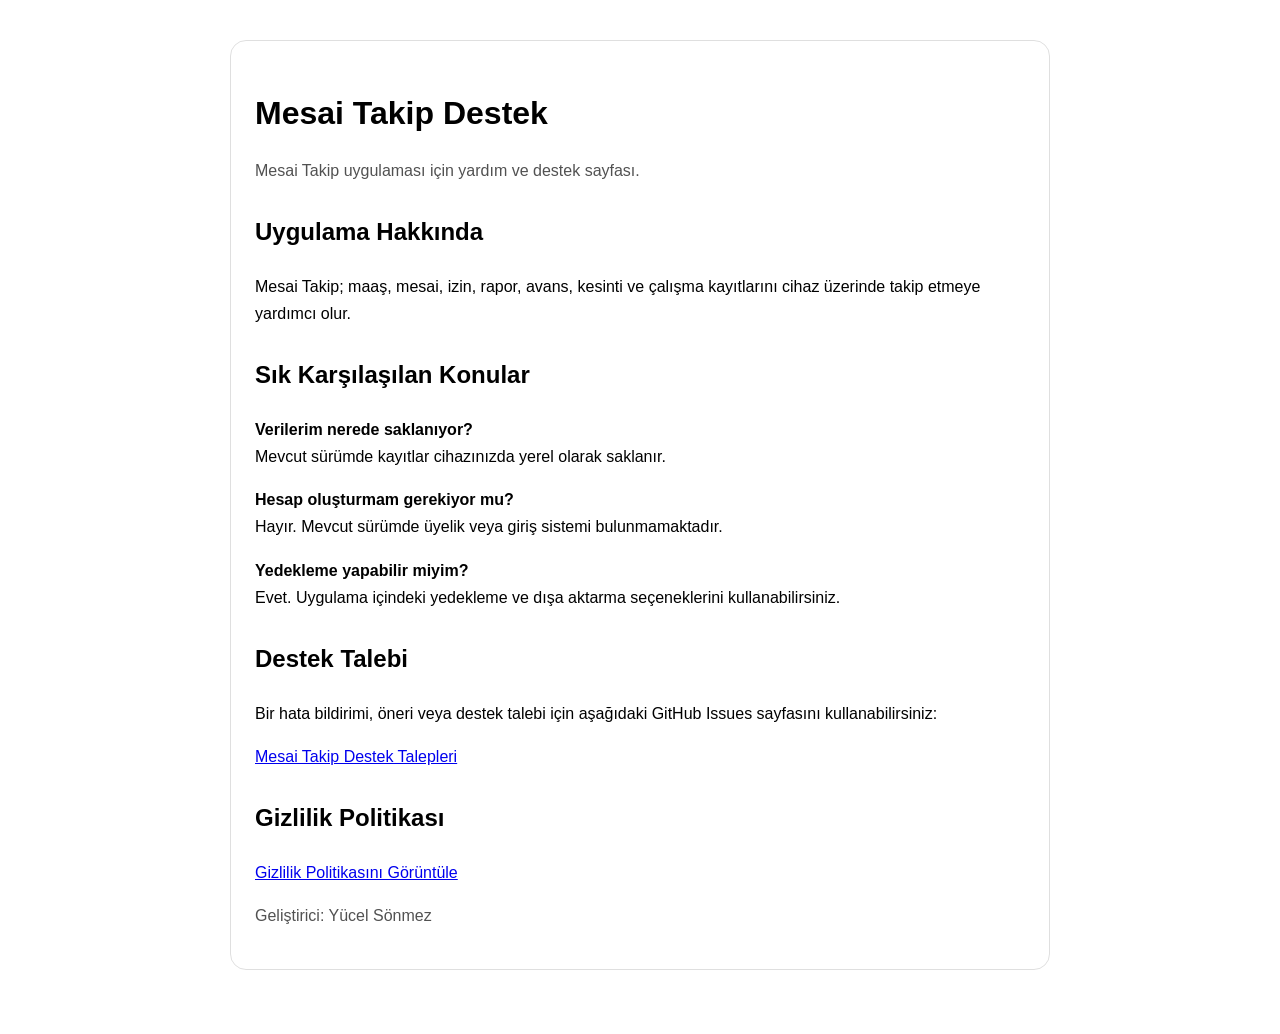
==== support/index.html @ 5bcdf61e "Add Mesai Takip support page" ====
<!DOCTYPE html>
<html lang="tr">
<head>
  <meta charset="UTF-8">
  <meta name="viewport" content="width=device-width, initial-scale=1.0">
  <title>Mesai Takip - Destek</title>
  <meta name="description" content="Mesai Takip uygulaması destek sayfası">
  <style>
    :root { color-scheme: light dark; }
    body {
      font-family: -apple-system, BlinkMacSystemFont, "Segoe UI", Roboto, Helvetica, Arial, sans-serif;
      max-width: 820px;
      margin: 0 auto;
      padding: 40px 20px 64px;
      line-height: 1.7;
    }
    h1 { margin-bottom: 8px; }
    h2 { margin-top: 28px; }
    .muted { opacity: .68; }
    .card {
      border: 1px solid rgba(127,127,127,.25);
      border-radius: 16px;
      padding: 24px;
    }
    a { word-break: break-word; }
  </style>
</head>
<body>
  <main class="card">
    <h1>Mesai Takip Destek</h1>
    <p class="muted">Mesai Takip uygulaması için yardım ve destek sayfası.</p>

    <h2>Uygulama Hakkında</h2>
    <p>Mesai Takip; maaş, mesai, izin, rapor, avans, kesinti ve çalışma kayıtlarını cihaz üzerinde takip etmeye yardımcı olur.</p>

    <h2>Sık Karşılaşılan Konular</h2>
    <p><strong>Verilerim nerede saklanıyor?</strong><br>Mevcut sürümde kayıtlar cihazınızda yerel olarak saklanır.</p>
    <p><strong>Hesap oluşturmam gerekiyor mu?</strong><br>Hayır. Mevcut sürümde üyelik veya giriş sistemi bulunmamaktadır.</p>
    <p><strong>Yedekleme yapabilir miyim?</strong><br>Evet. Uygulama içindeki yedekleme ve dışa aktarma seçeneklerini kullanabilirsiniz.</p>

    <h2>Destek Talebi</h2>
    <p>Bir hata bildirimi, öneri veya destek talebi için aşağıdaki GitHub Issues sayfasını kullanabilirsiniz:</p>
    <p><a href="https://github.com/yucelsonmez59-tech/mesaitakip-privacy/issues">Mesai Takip Destek Talepleri</a></p>

    <h2>Gizlilik Politikası</h2>
    <p><a href="https://yucelsonmez59-tech.github.io/mesaitakip-privacy/">Gizlilik Politikasını Görüntüle</a></p>

    <p class="muted">Geliştirici: Yücel Sönmez</p>
  </main>
</body>
</html>
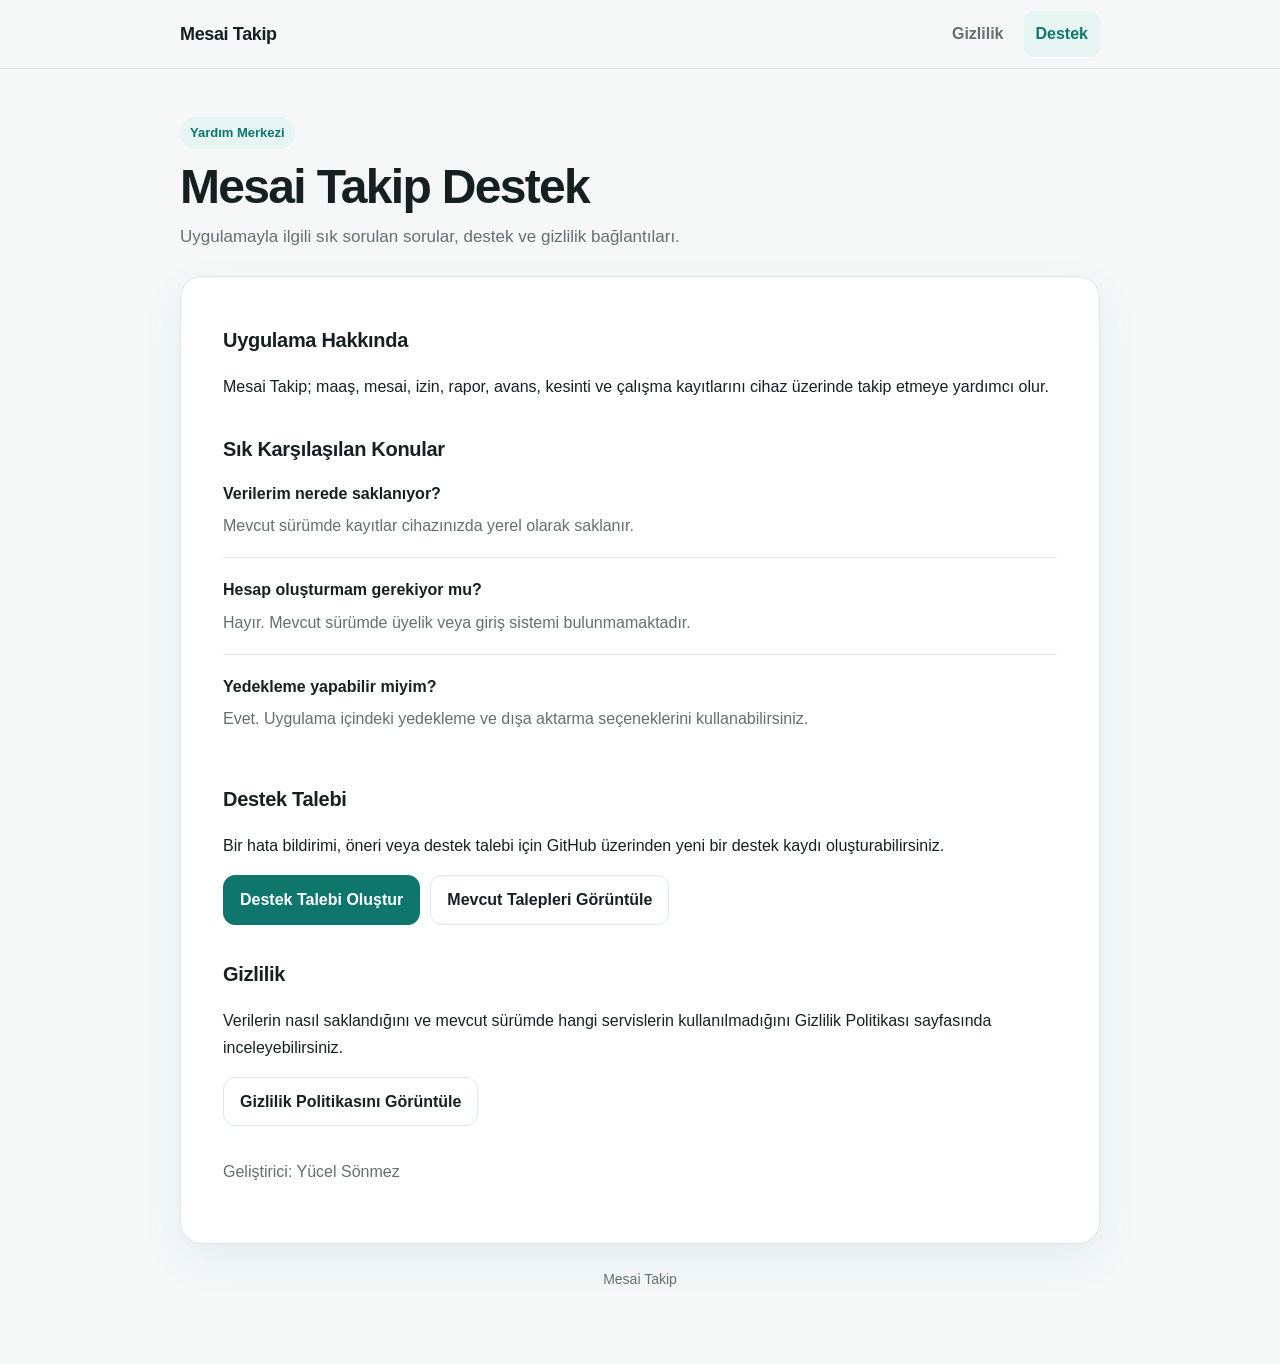
==== commit f183e49a: "Polish support page navigation and layout" ====
--- a/support/index.html
+++ b/support/index.html
@@ -3,49 +3,219 @@
 <head>
   <meta charset="UTF-8">
   <meta name="viewport" content="width=device-width, initial-scale=1.0">
+  <meta name="theme-color" content="#0f766e">
   <title>Mesai Takip - Destek</title>
   <meta name="description" content="Mesai Takip uygulaması destek sayfası">
   <style>
-    :root { color-scheme: light dark; }
+    * { box-sizing: border-box; }
+    :root {
+      color-scheme: light dark;
+      --bg: #f6f8f8;
+      --surface: #ffffff;
+      --text: #16211f;
+      --muted: #64706d;
+      --border: #dfe7e5;
+      --accent: #0f766e;
+      --accent-soft: #e7f5f2;
+      --shadow: 0 16px 40px rgba(15, 118, 110, .08);
+    }
+    @media (prefers-color-scheme: dark) {
+      :root {
+        --bg: #0f1514;
+        --surface: #151d1b;
+        --text: #edf4f2;
+        --muted: #a7b3b0;
+        --border: #293432;
+        --accent: #5eead4;
+        --accent-soft: #16312d;
+        --shadow: none;
+      }
+    }
     body {
+      margin: 0;
       font-family: -apple-system, BlinkMacSystemFont, "Segoe UI", Roboto, Helvetica, Arial, sans-serif;
-      max-width: 820px;
+      background: var(--bg);
+      color: var(--text);
+      line-height: 1.7;
+    }
+    .wrap {
+      width: min(920px, calc(100% - 32px));
       margin: 0 auto;
-      padding: 40px 20px 64px;
-      line-height: 1.7;
-    }
-    h1 { margin-bottom: 8px; }
-    h2 { margin-top: 28px; }
-    .muted { opacity: .68; }
+    }
+    header {
+      position: sticky;
+      top: 0;
+      z-index: 10;
+      background: color-mix(in srgb, var(--bg) 88%, transparent);
+      backdrop-filter: blur(16px);
+      -webkit-backdrop-filter: blur(16px);
+      border-bottom: 1px solid var(--border);
+    }
+    .nav {
+      min-height: 68px;
+      display: flex;
+      align-items: center;
+      justify-content: space-between;
+      gap: 20px;
+    }
+    .brand {
+      color: var(--text);
+      text-decoration: none;
+      font-weight: 800;
+      letter-spacing: -.02em;
+      font-size: 18px;
+    }
+    .links {
+      display: flex;
+      align-items: center;
+      gap: 8px;
+    }
+    .links a {
+      color: var(--muted);
+      text-decoration: none;
+      font-weight: 650;
+      padding: 9px 12px;
+      border-radius: 10px;
+    }
+    .links a:hover,
+    .links a[aria-current="page"] {
+      color: var(--accent);
+      background: var(--accent-soft);
+    }
+    main { padding: 48px 0 72px; }
+    .hero { margin-bottom: 24px; }
+    .eyebrow {
+      display: inline-block;
+      color: var(--accent);
+      background: var(--accent-soft);
+      border-radius: 999px;
+      padding: 5px 10px;
+      font-size: 13px;
+      font-weight: 750;
+      margin-bottom: 12px;
+    }
+    h1 {
+      font-size: clamp(32px, 6vw, 48px);
+      line-height: 1.08;
+      letter-spacing: -.035em;
+      margin: 0 0 10px;
+    }
+    .lead { color: var(--muted); margin: 0; font-size: 17px; }
     .card {
-      border: 1px solid rgba(127,127,127,.25);
-      border-radius: 16px;
-      padding: 24px;
-    }
-    a { word-break: break-word; }
+      background: var(--surface);
+      border: 1px solid var(--border);
+      border-radius: 22px;
+      padding: clamp(24px, 5vw, 42px);
+      box-shadow: var(--shadow);
+    }
+    h2 {
+      font-size: 20px;
+      letter-spacing: -.015em;
+      margin: 32px 0 10px;
+    }
+    h2:first-of-type { margin-top: 4px; }
+    .faq {
+      border-top: 1px solid var(--border);
+      padding: 18px 0;
+    }
+    .faq:first-of-type { border-top: 0; padding-top: 4px; }
+    .faq strong { display: block; margin-bottom: 5px; }
+    .faq p { margin: 0; color: var(--muted); }
+    .actions {
+      display: flex;
+      flex-wrap: wrap;
+      gap: 10px;
+      margin-top: 14px;
+    }
+    .button {
+      display: inline-flex;
+      align-items: center;
+      justify-content: center;
+      min-height: 44px;
+      padding: 10px 16px;
+      border-radius: 12px;
+      text-decoration: none;
+      font-weight: 750;
+      border: 1px solid var(--border);
+      color: var(--text);
+      background: var(--surface);
+    }
+    .button.primary {
+      color: #fff;
+      background: #0f766e;
+      border-color: #0f766e;
+    }
+    .footer {
+      margin-top: 24px;
+      color: var(--muted);
+      font-size: 14px;
+      text-align: center;
+    }
+    @media (max-width: 560px) {
+      .nav { min-height: 62px; }
+      .brand { font-size: 16px; }
+      .links a { padding: 8px 9px; font-size: 14px; }
+      main { padding-top: 32px; }
+      .button { width: 100%; }
+    }
   </style>
 </head>
 <body>
-  <main class="card">
-    <h1>Mesai Takip Destek</h1>
-    <p class="muted">Mesai Takip uygulaması için yardım ve destek sayfası.</p>
-
-    <h2>Uygulama Hakkında</h2>
-    <p>Mesai Takip; maaş, mesai, izin, rapor, avans, kesinti ve çalışma kayıtlarını cihaz üzerinde takip etmeye yardımcı olur.</p>
-
-    <h2>Sık Karşılaşılan Konular</h2>
-    <p><strong>Verilerim nerede saklanıyor?</strong><br>Mevcut sürümde kayıtlar cihazınızda yerel olarak saklanır.</p>
-    <p><strong>Hesap oluşturmam gerekiyor mu?</strong><br>Hayır. Mevcut sürümde üyelik veya giriş sistemi bulunmamaktadır.</p>
-    <p><strong>Yedekleme yapabilir miyim?</strong><br>Evet. Uygulama içindeki yedekleme ve dışa aktarma seçeneklerini kullanabilirsiniz.</p>
-
-    <h2>Destek Talebi</h2>
-    <p>Bir hata bildirimi, öneri veya destek talebi için aşağıdaki GitHub Issues sayfasını kullanabilirsiniz:</p>
-    <p><a href="https://github.com/yucelsonmez59-tech/mesaitakip-privacy/issues">Mesai Takip Destek Talepleri</a></p>
-
-    <h2>Gizlilik Politikası</h2>
-    <p><a href="https://yucelsonmez59-tech.github.io/mesaitakip-privacy/">Gizlilik Politikasını Görüntüle</a></p>
-
-    <p class="muted">Geliştirici: Yücel Sönmez</p>
+  <header>
+    <div class="wrap nav">
+      <a class="brand" href="../">Mesai Takip</a>
+      <nav class="links" aria-label="Ana menü">
+        <a href="../">Gizlilik</a>
+        <a href="./" aria-current="page">Destek</a>
+      </nav>
+    </div>
+  </header>
+
+  <main class="wrap">
+    <section class="hero">
+      <span class="eyebrow">Yardım Merkezi</span>
+      <h1>Mesai Takip Destek</h1>
+      <p class="lead">Uygulamayla ilgili sık sorulan sorular, destek ve gizlilik bağlantıları.</p>
+    </section>
+
+    <article class="card">
+      <h2>Uygulama Hakkında</h2>
+      <p>Mesai Takip; maaş, mesai, izin, rapor, avans, kesinti ve çalışma kayıtlarını cihaz üzerinde takip etmeye yardımcı olur.</p>
+
+      <h2>Sık Karşılaşılan Konular</h2>
+
+      <div class="faq">
+        <strong>Verilerim nerede saklanıyor?</strong>
+        <p>Mevcut sürümde kayıtlar cihazınızda yerel olarak saklanır.</p>
+      </div>
+
+      <div class="faq">
+        <strong>Hesap oluşturmam gerekiyor mu?</strong>
+        <p>Hayır. Mevcut sürümde üyelik veya giriş sistemi bulunmamaktadır.</p>
+      </div>
+
+      <div class="faq">
+        <strong>Yedekleme yapabilir miyim?</strong>
+        <p>Evet. Uygulama içindeki yedekleme ve dışa aktarma seçeneklerini kullanabilirsiniz.</p>
+      </div>
+
+      <h2>Destek Talebi</h2>
+      <p>Bir hata bildirimi, öneri veya destek talebi için GitHub üzerinden yeni bir destek kaydı oluşturabilirsiniz.</p>
+      <div class="actions">
+        <a class="button primary" href="https://github.com/yucelsonmez59-tech/mesaitakip-privacy/issues/new">Destek Talebi Oluştur</a>
+        <a class="button" href="https://github.com/yucelsonmez59-tech/mesaitakip-privacy/issues">Mevcut Talepleri Görüntüle</a>
+      </div>
+
+      <h2>Gizlilik</h2>
+      <p>Verilerin nasıl saklandığını ve mevcut sürümde hangi servislerin kullanılmadığını Gizlilik Politikası sayfasında inceleyebilirsiniz.</p>
+      <div class="actions">
+        <a class="button" href="../">Gizlilik Politikasını Görüntüle</a>
+      </div>
+
+      <p style="margin-top:32px;color:var(--muted)">Geliştirici: Yücel Sönmez</p>
+    </article>
+
+    <div class="footer">Mesai Takip</div>
   </main>
 </body>
 </html>
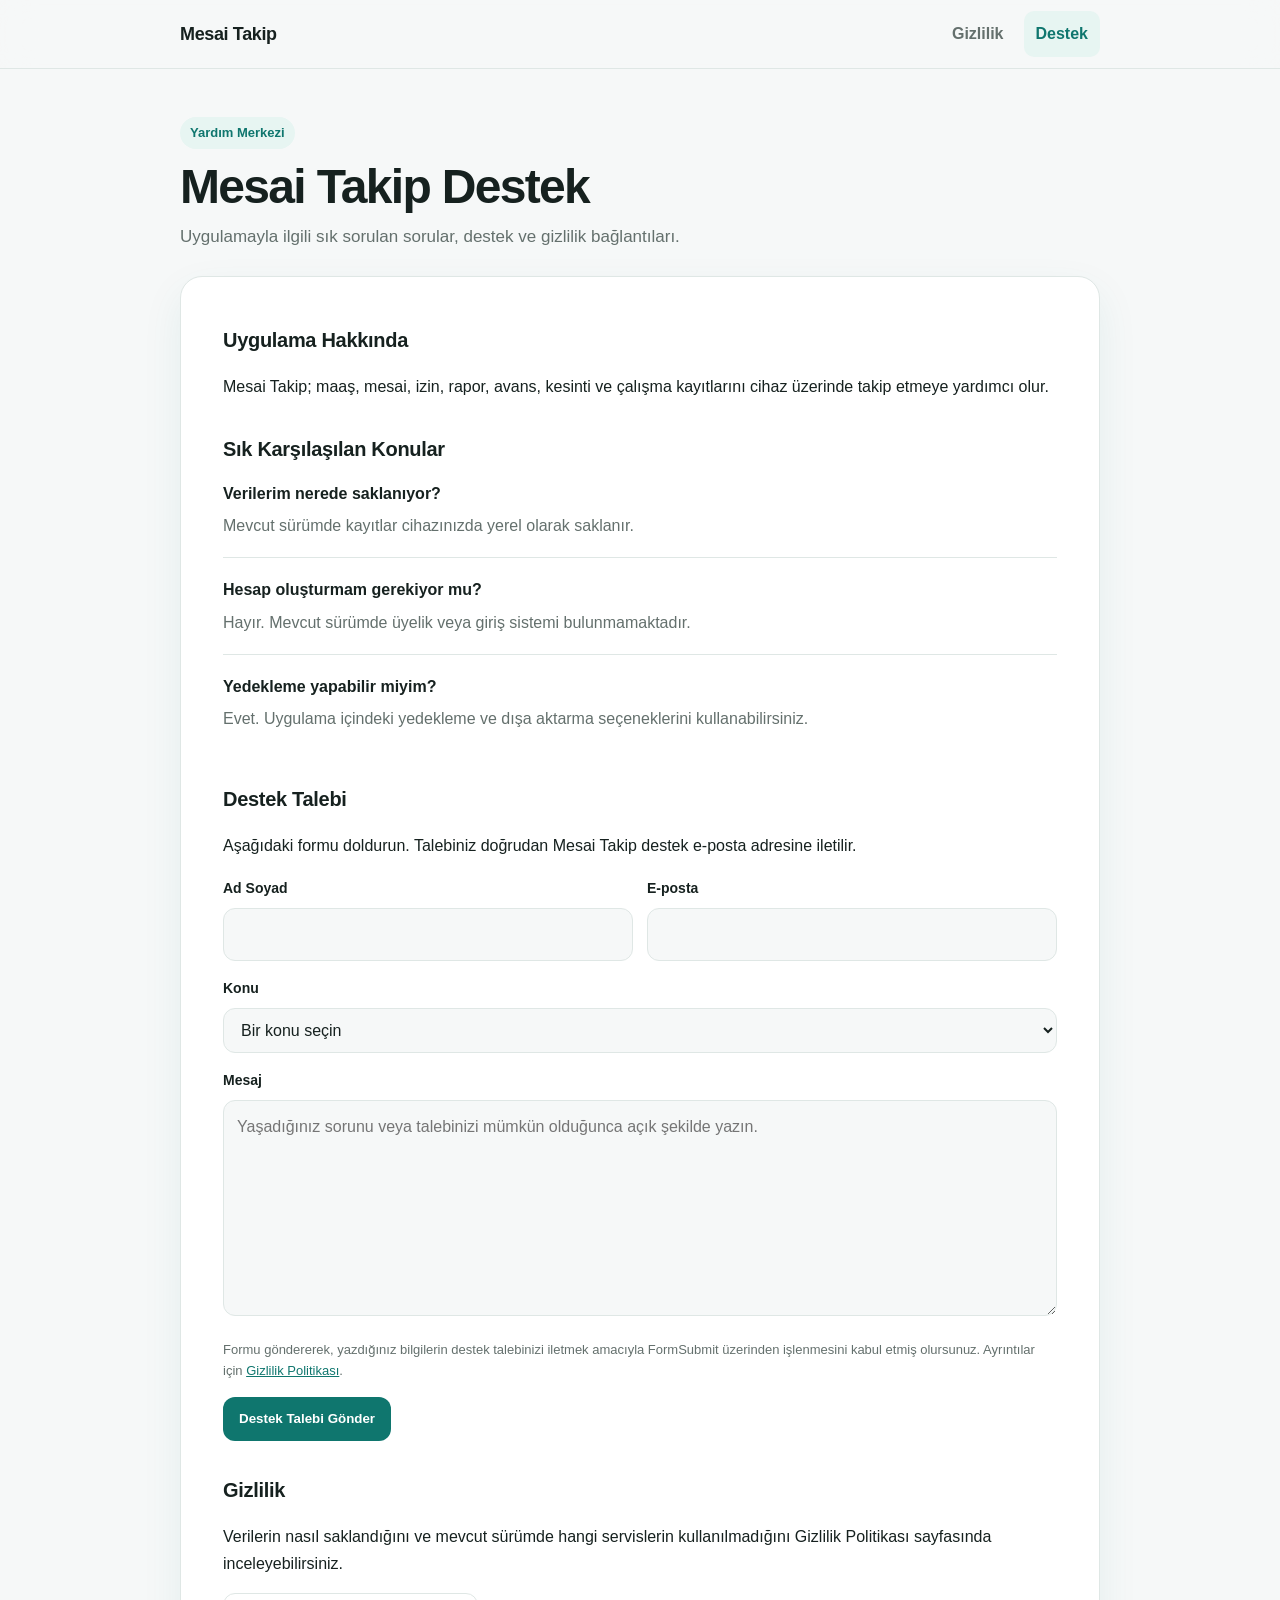
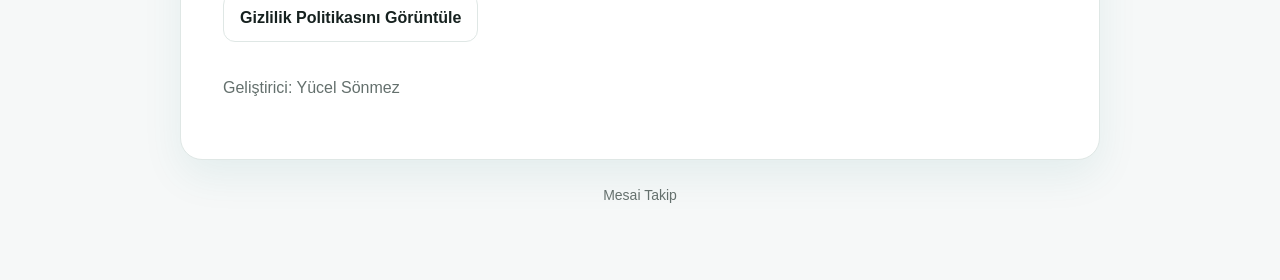
==== commit 95d7806e: "Add email support request form" ====
--- a/support/index.html
+++ b/support/index.html
@@ -145,6 +145,47 @@
       background: #0f766e;
       border-color: #0f766e;
     }
+    .support-form { margin-top: 18px; }
+    .field-row {
+      display: grid;
+      grid-template-columns: 1fr 1fr;
+      gap: 14px;
+    }
+    .field { margin-bottom: 16px; }
+    .field label {
+      display: block;
+      margin-bottom: 7px;
+      font-weight: 700;
+      font-size: 14px;
+    }
+    .field input,
+    .field select,
+    .field textarea {
+      width: 100%;
+      border: 1px solid var(--border);
+      border-radius: 12px;
+      padding: 12px 13px;
+      background: var(--bg);
+      color: var(--text);
+      font: inherit;
+      outline: none;
+      transition: border-color .15s ease, box-shadow .15s ease;
+    }
+    .field textarea { resize: vertical; min-height: 150px; }
+    .field input:focus,
+    .field select:focus,
+    .field textarea:focus {
+      border-color: var(--accent);
+      box-shadow: 0 0 0 3px color-mix(in srgb, var(--accent) 18%, transparent);
+    }
+    .form-note {
+      color: var(--muted);
+      font-size: 13px;
+      line-height: 1.55;
+      margin: 4px 0 16px;
+    }
+    .form-note a { color: var(--accent); }
+    .submit-button { border: 0; cursor: pointer; }
     .footer {
       margin-top: 24px;
       color: var(--muted);
@@ -157,6 +198,7 @@
       .links a { padding: 8px 9px; font-size: 14px; }
       main { padding-top: 32px; }
       .button { width: 100%; }
+      .field-row { grid-template-columns: 1fr; gap: 0; }
     }
   </style>
 </head>
@@ -200,11 +242,46 @@
       </div>
 
       <h2>Destek Talebi</h2>
-      <p>Bir hata bildirimi, öneri veya destek talebi için GitHub üzerinden yeni bir destek kaydı oluşturabilirsiniz.</p>
-      <div class="actions">
-        <a class="button primary" href="https://github.com/yucelsonmez59-tech/mesaitakip-privacy/issues/new">Destek Talebi Oluştur</a>
-        <a class="button" href="https://github.com/yucelsonmez59-tech/mesaitakip-privacy/issues">Mevcut Talepleri Görüntüle</a>
-      </div>
+      <p>Aşağıdaki formu doldurun. Talebiniz doğrudan Mesai Takip destek e-posta adresine iletilir.</p>
+
+      <form class="support-form" action="https://formsubmit.co/yucel.sonmez2710@gmail.com" method="POST">
+        <input type="hidden" name="_subject" value="Yeni Mesai Takip Destek Talebi">
+        <input type="hidden" name="_template" value="table">
+        <input type="hidden" name="_next" value="https://yucelsonmez59-tech.github.io/mesaitakip-privacy/support/thanks.html">
+        <input type="text" name="_honey" style="display:none">
+
+        <div class="field-row">
+          <div class="field">
+            <label for="name">Ad Soyad</label>
+            <input id="name" name="Ad Soyad" type="text" autocomplete="name" required>
+          </div>
+          <div class="field">
+            <label for="email">E-posta</label>
+            <input id="email" name="email" type="email" autocomplete="email" required>
+          </div>
+        </div>
+
+        <div class="field">
+          <label for="subject">Konu</label>
+          <select id="subject" name="Konu" required>
+            <option value="" selected disabled>Bir konu seçin</option>
+            <option>Teknik sorun</option>
+            <option>Hesaplama / kayıt sorunu</option>
+            <option>Yedekleme / geri yükleme</option>
+            <option>Öneri</option>
+            <option>Diğer</option>
+          </select>
+        </div>
+
+        <div class="field">
+          <label for="message">Mesaj</label>
+          <textarea id="message" name="Mesaj" rows="7" minlength="10" placeholder="Yaşadığınız sorunu veya talebinizi mümkün olduğunca açık şekilde yazın." required></textarea>
+        </div>
+
+        <p class="form-note">Formu göndererek, yazdığınız bilgilerin destek talebinizi iletmek amacıyla FormSubmit üzerinden işlenmesini kabul etmiş olursunuz. Ayrıntılar için <a href="../">Gizlilik Politikası</a>.</p>
+
+        <button class="button primary submit-button" type="submit">Destek Talebi Gönder</button>
+      </form>
 
       <h2>Gizlilik</h2>
       <p>Verilerin nasıl saklandığını ve mevcut sürümde hangi servislerin kullanılmadığını Gizlilik Politikası sayfasında inceleyebilirsiniz.</p>
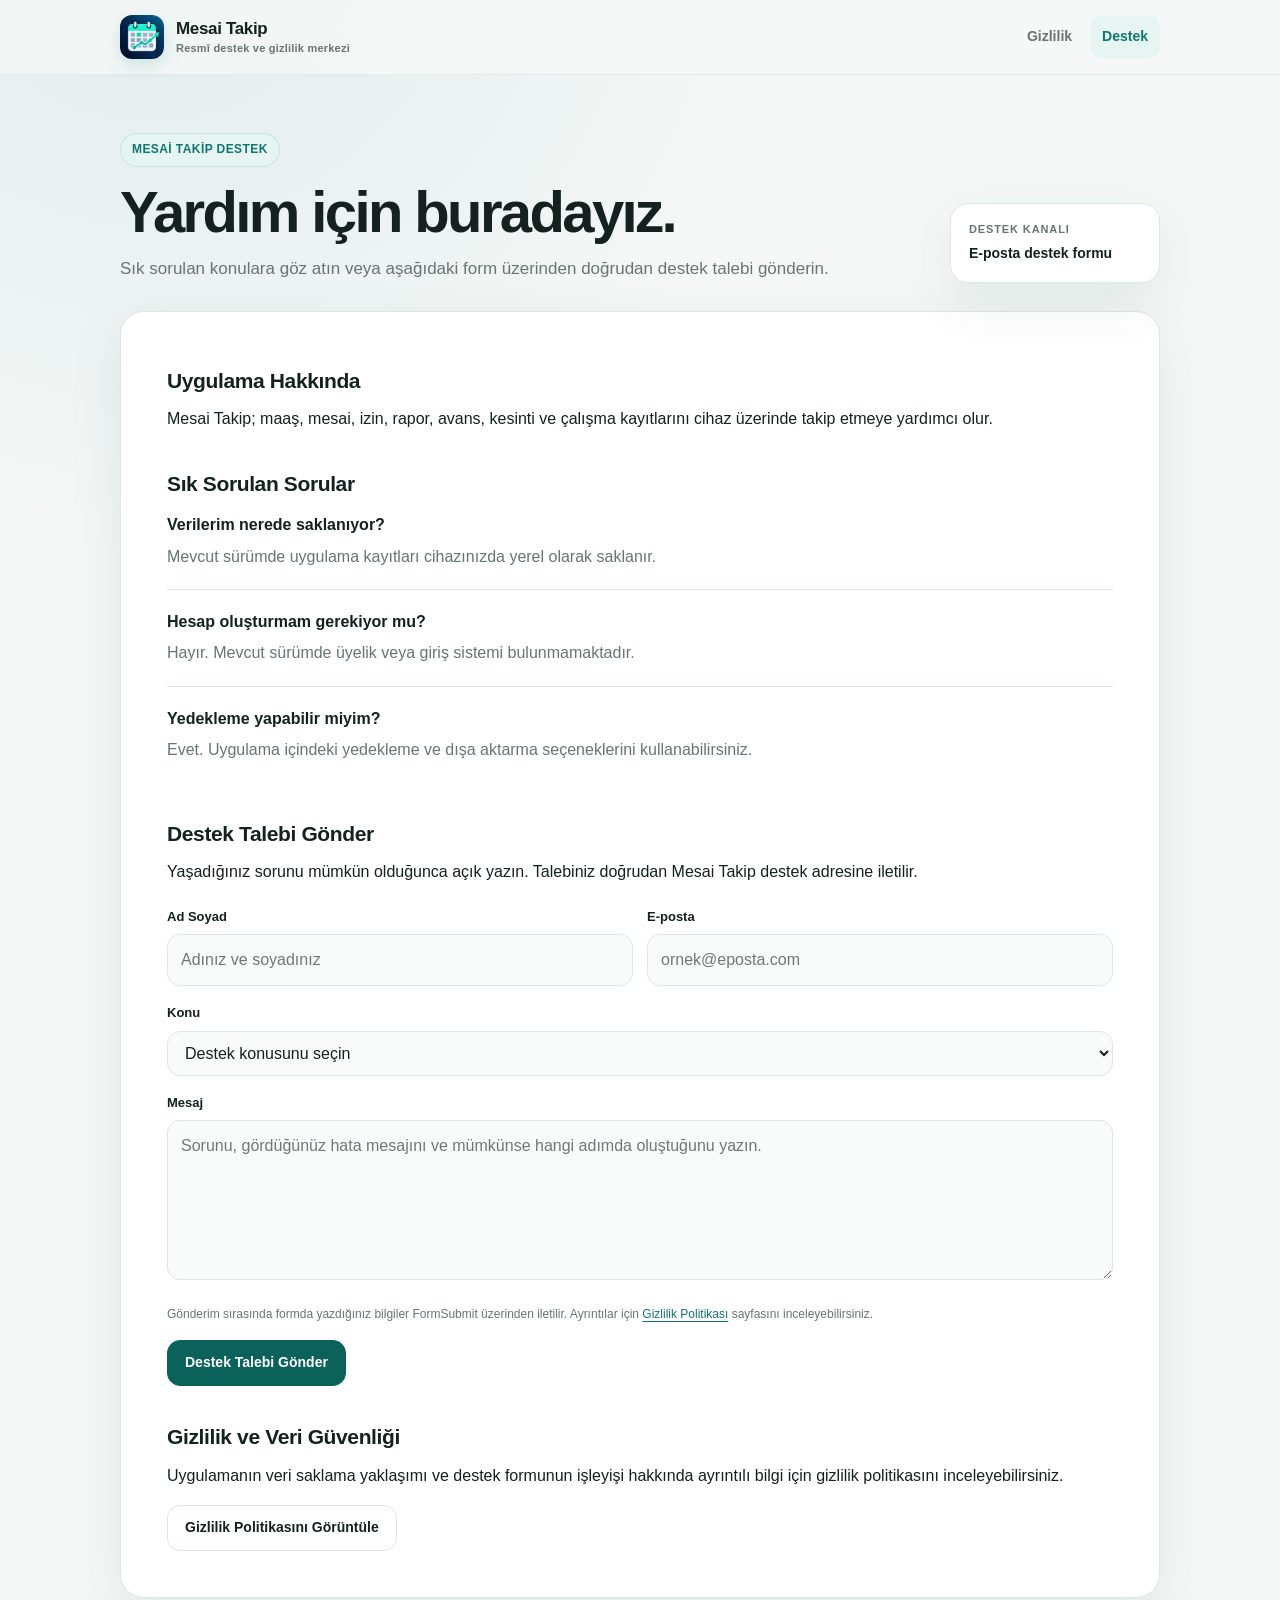
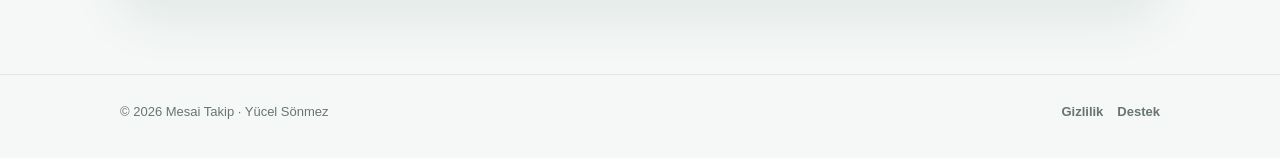
==== commit 7a9cc142: "Polish Mesai Takip support site" ====
--- a/support/index.html
+++ b/support/index.html
@@ -1,270 +1,76 @@
-<!DOCTYPE html>
+<!doctype html>
 <html lang="tr">
 <head>
-  <meta charset="UTF-8">
-  <meta name="viewport" content="width=device-width, initial-scale=1.0">
+  <meta charset="utf-8">
+  <meta name="viewport" content="width=device-width,initial-scale=1">
   <meta name="theme-color" content="#0f766e">
-  <title>Mesai Takip - Destek</title>
-  <meta name="description" content="Mesai Takip uygulaması destek sayfası">
-  <style>
-    * { box-sizing: border-box; }
-    :root {
-      color-scheme: light dark;
-      --bg: #f6f8f8;
-      --surface: #ffffff;
-      --text: #16211f;
-      --muted: #64706d;
-      --border: #dfe7e5;
-      --accent: #0f766e;
-      --accent-soft: #e7f5f2;
-      --shadow: 0 16px 40px rgba(15, 118, 110, .08);
-    }
-    @media (prefers-color-scheme: dark) {
-      :root {
-        --bg: #0f1514;
-        --surface: #151d1b;
-        --text: #edf4f2;
-        --muted: #a7b3b0;
-        --border: #293432;
-        --accent: #5eead4;
-        --accent-soft: #16312d;
-        --shadow: none;
-      }
-    }
-    body {
-      margin: 0;
-      font-family: -apple-system, BlinkMacSystemFont, "Segoe UI", Roboto, Helvetica, Arial, sans-serif;
-      background: var(--bg);
-      color: var(--text);
-      line-height: 1.7;
-    }
-    .wrap {
-      width: min(920px, calc(100% - 32px));
-      margin: 0 auto;
-    }
-    header {
-      position: sticky;
-      top: 0;
-      z-index: 10;
-      background: color-mix(in srgb, var(--bg) 88%, transparent);
-      backdrop-filter: blur(16px);
-      -webkit-backdrop-filter: blur(16px);
-      border-bottom: 1px solid var(--border);
-    }
-    .nav {
-      min-height: 68px;
-      display: flex;
-      align-items: center;
-      justify-content: space-between;
-      gap: 20px;
-    }
-    .brand {
-      color: var(--text);
-      text-decoration: none;
-      font-weight: 800;
-      letter-spacing: -.02em;
-      font-size: 18px;
-    }
-    .links {
-      display: flex;
-      align-items: center;
-      gap: 8px;
-    }
-    .links a {
-      color: var(--muted);
-      text-decoration: none;
-      font-weight: 650;
-      padding: 9px 12px;
-      border-radius: 10px;
-    }
-    .links a:hover,
-    .links a[aria-current="page"] {
-      color: var(--accent);
-      background: var(--accent-soft);
-    }
-    main { padding: 48px 0 72px; }
-    .hero { margin-bottom: 24px; }
-    .eyebrow {
-      display: inline-block;
-      color: var(--accent);
-      background: var(--accent-soft);
-      border-radius: 999px;
-      padding: 5px 10px;
-      font-size: 13px;
-      font-weight: 750;
-      margin-bottom: 12px;
-    }
-    h1 {
-      font-size: clamp(32px, 6vw, 48px);
-      line-height: 1.08;
-      letter-spacing: -.035em;
-      margin: 0 0 10px;
-    }
-    .lead { color: var(--muted); margin: 0; font-size: 17px; }
-    .card {
-      background: var(--surface);
-      border: 1px solid var(--border);
-      border-radius: 22px;
-      padding: clamp(24px, 5vw, 42px);
-      box-shadow: var(--shadow);
-    }
-    h2 {
-      font-size: 20px;
-      letter-spacing: -.015em;
-      margin: 32px 0 10px;
-    }
-    h2:first-of-type { margin-top: 4px; }
-    .faq {
-      border-top: 1px solid var(--border);
-      padding: 18px 0;
-    }
-    .faq:first-of-type { border-top: 0; padding-top: 4px; }
-    .faq strong { display: block; margin-bottom: 5px; }
-    .faq p { margin: 0; color: var(--muted); }
-    .actions {
-      display: flex;
-      flex-wrap: wrap;
-      gap: 10px;
-      margin-top: 14px;
-    }
-    .button {
-      display: inline-flex;
-      align-items: center;
-      justify-content: center;
-      min-height: 44px;
-      padding: 10px 16px;
-      border-radius: 12px;
-      text-decoration: none;
-      font-weight: 750;
-      border: 1px solid var(--border);
-      color: var(--text);
-      background: var(--surface);
-    }
-    .button.primary {
-      color: #fff;
-      background: #0f766e;
-      border-color: #0f766e;
-    }
-    .support-form { margin-top: 18px; }
-    .field-row {
-      display: grid;
-      grid-template-columns: 1fr 1fr;
-      gap: 14px;
-    }
-    .field { margin-bottom: 16px; }
-    .field label {
-      display: block;
-      margin-bottom: 7px;
-      font-weight: 700;
-      font-size: 14px;
-    }
-    .field input,
-    .field select,
-    .field textarea {
-      width: 100%;
-      border: 1px solid var(--border);
-      border-radius: 12px;
-      padding: 12px 13px;
-      background: var(--bg);
-      color: var(--text);
-      font: inherit;
-      outline: none;
-      transition: border-color .15s ease, box-shadow .15s ease;
-    }
-    .field textarea { resize: vertical; min-height: 150px; }
-    .field input:focus,
-    .field select:focus,
-    .field textarea:focus {
-      border-color: var(--accent);
-      box-shadow: 0 0 0 3px color-mix(in srgb, var(--accent) 18%, transparent);
-    }
-    .form-note {
-      color: var(--muted);
-      font-size: 13px;
-      line-height: 1.55;
-      margin: 4px 0 16px;
-    }
-    .form-note a { color: var(--accent); }
-    .submit-button { border: 0; cursor: pointer; }
-    .footer {
-      margin-top: 24px;
-      color: var(--muted);
-      font-size: 14px;
-      text-align: center;
-    }
-    @media (max-width: 560px) {
-      .nav { min-height: 62px; }
-      .brand { font-size: 16px; }
-      .links a { padding: 8px 9px; font-size: 14px; }
-      main { padding-top: 32px; }
-      .button { width: 100%; }
-      .field-row { grid-template-columns: 1fr; gap: 0; }
-    }
-  </style>
+  <meta name="description" content="Mesai Takip uygulaması için resmî destek, sık sorulan sorular ve destek talep formu.">
+  <title>Destek · Mesai Takip</title>
+  <link rel="icon" type="image/png" href="../assets/app-icon.png">
+  <link rel="apple-touch-icon" href="../assets/app-icon.png">
+  <link rel="stylesheet" href="../assets/site.css">
 </head>
 <body>
-  <header>
+  <a class="skip" href="#icerik">İçeriğe geç</a>
+  <header class="site-header">
     <div class="wrap nav">
-      <a class="brand" href="../">Mesai Takip</a>
-      <nav class="links" aria-label="Ana menü">
+      <a class="brand" href="../" aria-label="Mesai Takip ana sayfa">
+        <img src="../assets/app-icon.png" alt="Mesai Takip uygulama simgesi">
+        <span class="brand-copy"><span class="brand-title">Mesai Takip</span><span class="brand-sub">Resmî destek ve gizlilik merkezi</span></span>
+      </a>
+      <nav class="nav-links" aria-label="Ana menü">
         <a href="../">Gizlilik</a>
         <a href="./" aria-current="page">Destek</a>
       </nav>
     </div>
   </header>
 
-  <main class="wrap">
+  <main id="icerik" class="wrap">
     <section class="hero">
-      <span class="eyebrow">Yardım Merkezi</span>
-      <h1>Mesai Takip Destek</h1>
-      <p class="lead">Uygulamayla ilgili sık sorulan sorular, destek ve gizlilik bağlantıları.</p>
+      <div>
+        <span class="eyebrow">Mesai Takip Destek</span>
+        <h1>Yardım için buradayız.</h1>
+        <p>Sık sorulan konulara göz atın veya aşağıdaki form üzerinden doğrudan destek talebi gönderin.</p>
+      </div>
+      <aside class="meta-card">
+        <div class="meta-label">Destek kanalı</div>
+        <div class="meta-value">E-posta destek formu</div>
+      </aside>
     </section>
 
     <article class="card">
       <h2>Uygulama Hakkında</h2>
       <p>Mesai Takip; maaş, mesai, izin, rapor, avans, kesinti ve çalışma kayıtlarını cihaz üzerinde takip etmeye yardımcı olur.</p>
 
-      <h2>Sık Karşılaşılan Konular</h2>
+      <h2>Sık Sorulan Sorular</h2>
+      <div class="faq"><strong>Verilerim nerede saklanıyor?</strong><p>Mevcut sürümde uygulama kayıtları cihazınızda yerel olarak saklanır.</p></div>
+      <div class="faq"><strong>Hesap oluşturmam gerekiyor mu?</strong><p>Hayır. Mevcut sürümde üyelik veya giriş sistemi bulunmamaktadır.</p></div>
+      <div class="faq"><strong>Yedekleme yapabilir miyim?</strong><p>Evet. Uygulama içindeki yedekleme ve dışa aktarma seçeneklerini kullanabilirsiniz.</p></div>
 
-      <div class="faq">
-        <strong>Verilerim nerede saklanıyor?</strong>
-        <p>Mevcut sürümde kayıtlar cihazınızda yerel olarak saklanır.</p>
-      </div>
-
-      <div class="faq">
-        <strong>Hesap oluşturmam gerekiyor mu?</strong>
-        <p>Hayır. Mevcut sürümde üyelik veya giriş sistemi bulunmamaktadır.</p>
-      </div>
-
-      <div class="faq">
-        <strong>Yedekleme yapabilir miyim?</strong>
-        <p>Evet. Uygulama içindeki yedekleme ve dışa aktarma seçeneklerini kullanabilirsiniz.</p>
-      </div>
-
-      <h2>Destek Talebi</h2>
-      <p>Aşağıdaki formu doldurun. Talebiniz doğrudan Mesai Takip destek e-posta adresine iletilir.</p>
+      <h2 id="talep">Destek Talebi Gönder</h2>
+      <p>Yaşadığınız sorunu mümkün olduğunca açık yazın. Talebiniz doğrudan Mesai Takip destek adresine iletilir.</p>
 
       <form class="support-form" action="https://formsubmit.co/yucel.sonmez2710@gmail.com" method="POST">
         <input type="hidden" name="_subject" value="Yeni Mesai Takip Destek Talebi">
         <input type="hidden" name="_template" value="table">
         <input type="hidden" name="_next" value="https://yucelsonmez59-tech.github.io/mesaitakip-privacy/support/thanks.html">
-        <input type="text" name="_honey" style="display:none">
+        <input type="text" name="_honey" tabindex="-1" autocomplete="off" style="display:none">
 
         <div class="field-row">
           <div class="field">
             <label for="name">Ad Soyad</label>
-            <input id="name" name="Ad Soyad" type="text" autocomplete="name" required>
+            <input id="name" name="Ad Soyad" type="text" autocomplete="name" placeholder="Adınız ve soyadınız" required>
           </div>
           <div class="field">
             <label for="email">E-posta</label>
-            <input id="email" name="email" type="email" autocomplete="email" required>
+            <input id="email" name="email" type="email" autocomplete="email" placeholder="ornek@eposta.com" required>
           </div>
         </div>
 
         <div class="field">
           <label for="subject">Konu</label>
           <select id="subject" name="Konu" required>
-            <option value="" selected disabled>Bir konu seçin</option>
+            <option value="" selected disabled>Destek konusunu seçin</option>
             <option>Teknik sorun</option>
             <option>Hesaplama / kayıt sorunu</option>
             <option>Yedekleme / geri yükleme</option>
@@ -275,24 +81,24 @@
 
         <div class="field">
           <label for="message">Mesaj</label>
-          <textarea id="message" name="Mesaj" rows="7" minlength="10" placeholder="Yaşadığınız sorunu veya talebinizi mümkün olduğunca açık şekilde yazın." required></textarea>
+          <textarea id="message" name="Mesaj" minlength="10" placeholder="Sorunu, gördüğünüz hata mesajını ve mümkünse hangi adımda oluştuğunu yazın." required></textarea>
         </div>
 
-        <p class="form-note">Formu göndererek, yazdığınız bilgilerin destek talebinizi iletmek amacıyla FormSubmit üzerinden işlenmesini kabul etmiş olursunuz. Ayrıntılar için <a href="../">Gizlilik Politikası</a>.</p>
-
-        <button class="button primary submit-button" type="submit">Destek Talebi Gönder</button>
+        <p class="form-note">Gönderim sırasında formda yazdığınız bilgiler FormSubmit üzerinden iletilir. Ayrıntılar için <a href="../">Gizlilik Politikası</a> sayfasını inceleyebilirsiniz.</p>
+        <button class="button primary" type="submit">Destek Talebi Gönder</button>
       </form>
 
-      <h2>Gizlilik</h2>
-      <p>Verilerin nasıl saklandığını ve mevcut sürümde hangi servislerin kullanılmadığını Gizlilik Politikası sayfasında inceleyebilirsiniz.</p>
-      <div class="actions">
-        <a class="button" href="../">Gizlilik Politikasını Görüntüle</a>
-      </div>
+      <h2>Gizlilik ve Veri Güvenliği</h2>
+      <p>Uygulamanın veri saklama yaklaşımı ve destek formunun işleyişi hakkında ayrıntılı bilgi için gizlilik politikasını inceleyebilirsiniz.</p>
+      <div class="actions"><a class="button" href="../">Gizlilik Politikasını Görüntüle</a></div>
+    </article>
+  </main>
 
-      <p style="margin-top:32px;color:var(--muted)">Geliştirici: Yücel Sönmez</p>
-    </article>
-
-    <div class="footer">Mesai Takip</div>
-  </main>
+  <footer class="site-footer">
+    <div class="wrap footer-row">
+      <span>© 2026 Mesai Takip · Yücel Sönmez</span>
+      <nav class="footer-links" aria-label="Alt menü"><a href="../">Gizlilik</a><a href="./">Destek</a></nav>
+    </div>
+  </footer>
 </body>
 </html>
--- a/assets/site.css
+++ b/assets/site.css
@@ -0,0 +1,121 @@
+*{box-sizing:border-box}
+:root{
+  color-scheme:light dark;
+  --bg:#f5f8f7;--surface:#fff;--surface-2:#f8fbfa;--text:#14211e;--muted:#687572;
+  --border:#dde7e4;--accent:#0f766e;--accent-strong:#0b625b;--accent-soft:#e7f5f2;
+  --success:#14805e;--shadow:0 18px 55px rgba(15,65,58,.09);--radius:24px
+}
+@media(prefers-color-scheme:dark){
+  :root{--bg:#0d1413;--surface:#141d1b;--surface-2:#101816;--text:#eef5f3;--muted:#a3b1ad;
+  --border:#293633;--accent:#5eead4;--accent-strong:#7df0df;--accent-soft:#17322d;
+  --success:#6ee7b7;--shadow:0 18px 55px rgba(0,0,0,.18)}
+}
+html{scroll-behavior:smooth}
+body{
+  margin:0;background:
+  radial-gradient(circle at 12% -5%,rgba(15,118,110,.09),transparent 30%),
+  var(--bg);color:var(--text);
+  font-family:-apple-system,BlinkMacSystemFont,"SF Pro Display","Segoe UI",Roboto,Helvetica,Arial,sans-serif;
+  line-height:1.65;-webkit-font-smoothing:antialiased
+}
+a{color:var(--accent);text-underline-offset:3px}
+.wrap{width:min(1040px,calc(100% - 36px));margin:0 auto}
+.skip{position:absolute;left:-999px;top:8px;background:var(--surface);padding:10px 14px;border-radius:10px;z-index:100}
+.skip:focus{left:12px}
+.site-header{
+  position:sticky;top:0;z-index:30;border-bottom:1px solid color-mix(in srgb,var(--border) 75%,transparent);
+  background:color-mix(in srgb,var(--bg) 84%,transparent);backdrop-filter:blur(20px);-webkit-backdrop-filter:blur(20px)
+}
+.nav{min-height:74px;display:flex;align-items:center;justify-content:space-between;gap:24px}
+.brand{display:flex;align-items:center;gap:12px;text-decoration:none;color:var(--text);min-width:0}
+.brand img{width:44px;height:44px;border-radius:12px;display:block;box-shadow:0 6px 18px rgba(15,118,110,.16)}
+.brand-copy{display:flex;flex-direction:column;line-height:1.12}
+.brand-title{font-size:17px;font-weight:850;letter-spacing:-.02em}
+.brand-sub{font-size:11px;color:var(--muted);font-weight:650;margin-top:4px;letter-spacing:.02em}
+.nav-links{display:flex;align-items:center;gap:6px}
+.nav-links a{
+  color:var(--muted);text-decoration:none;font-size:14px;font-weight:750;padding:9px 12px;border-radius:11px;transition:.15s ease
+}
+.nav-links a:hover,.nav-links a[aria-current=page]{color:var(--accent);background:var(--accent-soft)}
+main{padding:58px 0 76px}
+.hero{display:grid;grid-template-columns:minmax(0,1fr) auto;align-items:end;gap:28px;margin-bottom:28px}
+.eyebrow{
+  display:inline-flex;align-items:center;gap:7px;color:var(--accent);background:var(--accent-soft);
+  border:1px solid color-mix(in srgb,var(--accent) 14%,transparent);border-radius:999px;padding:6px 11px;
+  font-size:12px;font-weight:850;letter-spacing:.035em;text-transform:uppercase;margin-bottom:15px
+}
+h1{font-size:clamp(36px,6vw,58px);line-height:1.03;letter-spacing:-.045em;margin:0 0 13px;max-width:760px}
+.hero p{color:var(--muted);font-size:17px;max-width:720px;margin:0}
+.meta-card{
+  min-width:210px;border:1px solid var(--border);background:var(--surface);border-radius:18px;padding:16px 18px;box-shadow:var(--shadow)
+}
+.meta-label{font-size:11px;text-transform:uppercase;letter-spacing:.08em;color:var(--muted);font-weight:800}
+.meta-value{font-size:14px;font-weight:750;margin-top:4px}
+.card{
+  background:var(--surface);border:1px solid var(--border);border-radius:var(--radius);
+  box-shadow:var(--shadow);padding:clamp(24px,4.5vw,46px)
+}
+.intro{
+  font-size:18px;line-height:1.7;margin:0 0 24px;padding-bottom:24px;border-bottom:1px solid var(--border)
+}
+h2{font-size:21px;letter-spacing:-.018em;margin:34px 0 8px}
+h2:first-of-type{margin-top:6px}
+p{margin:8px 0 14px}
+.callout{
+  margin:24px 0;padding:17px 18px;border-radius:16px;background:var(--accent-soft);
+  border:1px solid color-mix(in srgb,var(--accent) 16%,transparent)
+}
+.callout strong{display:block;margin-bottom:3px}
+.grid{display:grid;grid-template-columns:repeat(2,minmax(0,1fr));gap:14px;margin:18px 0}
+.info-tile{background:var(--surface-2);border:1px solid var(--border);border-radius:17px;padding:18px}
+.info-tile strong{display:block;margin-bottom:5px;font-size:15px}
+.info-tile span{display:block;color:var(--muted);font-size:14px;line-height:1.55}
+.faq{padding:19px 0;border-top:1px solid var(--border)}
+.faq:first-of-type{border-top:0;padding-top:3px}
+.faq strong{display:block;margin-bottom:5px}
+.faq p{margin:0;color:var(--muted)}
+.actions{display:flex;flex-wrap:wrap;gap:10px;margin-top:16px}
+.button{
+  appearance:none;display:inline-flex;align-items:center;justify-content:center;min-height:46px;padding:10px 17px;
+  border-radius:13px;text-decoration:none;font:inherit;font-size:14px;font-weight:800;
+  border:1px solid var(--border);color:var(--text);background:var(--surface);cursor:pointer;transition:.15s ease
+}
+.button:hover{transform:translateY(-1px);border-color:color-mix(in srgb,var(--accent) 50%,var(--border))}
+.button.primary{background:var(--accent-strong);border-color:var(--accent-strong);color:#fff}
+.button.primary:hover{filter:brightness(1.05)}
+.support-form{margin-top:20px}
+.field-row{display:grid;grid-template-columns:1fr 1fr;gap:14px}
+.field{margin-bottom:16px}
+.field label{display:block;margin-bottom:7px;font-size:13px;font-weight:800}
+.field input,.field select,.field textarea{
+  width:100%;border:1px solid var(--border);border-radius:13px;padding:12px 13px;background:var(--surface-2);
+  color:var(--text);font:inherit;outline:none;transition:border-color .15s ease,box-shadow .15s ease
+}
+.field input:focus,.field select:focus,.field textarea:focus{
+  border-color:var(--accent);box-shadow:0 0 0 3px color-mix(in srgb,var(--accent) 16%,transparent)
+}
+.field textarea{min-height:160px;resize:vertical}
+.form-note{font-size:12px;color:var(--muted);line-height:1.6;margin:2px 0 16px}
+.success-icon{
+  width:68px;height:68px;border-radius:20px;background:var(--accent-soft);color:var(--success);
+  display:grid;place-items:center;font-size:34px;font-weight:900;margin:0 auto 18px
+}
+.center-card{max-width:650px;margin:40px auto 0;text-align:center}
+.center-card h1{font-size:clamp(32px,6vw,46px);margin-left:auto;margin-right:auto}
+.center-card p{color:var(--muted);font-size:16px}
+.site-footer{border-top:1px solid var(--border);padding:26px 0 36px;color:var(--muted);font-size:13px}
+.footer-row{display:flex;align-items:center;justify-content:space-between;gap:18px}
+.footer-links{display:flex;gap:14px;flex-wrap:wrap}
+.footer-links a{color:var(--muted);text-decoration:none;font-weight:650}
+.footer-links a:hover{color:var(--accent)}
+.small-note{font-size:13px;color:var(--muted)}
+@media(max-width:760px){
+  .nav{min-height:66px}.brand img{width:39px;height:39px;border-radius:11px}.brand-sub{display:none}
+  .nav-links a{padding:8px 9px;font-size:13px}.hero{grid-template-columns:1fr;align-items:start}
+  .meta-card{min-width:0;width:100%}main{padding-top:38px}.grid{grid-template-columns:1fr}
+  .field-row{grid-template-columns:1fr;gap:0}.footer-row{align-items:flex-start;flex-direction:column}
+}
+@media(max-width:430px){
+  .wrap{width:min(100% - 24px,1040px)}.brand-title{font-size:15px}.nav-links{gap:2px}
+  .nav-links a{padding:7px 7px;font-size:12px}.card{border-radius:20px;padding:22px}
+}
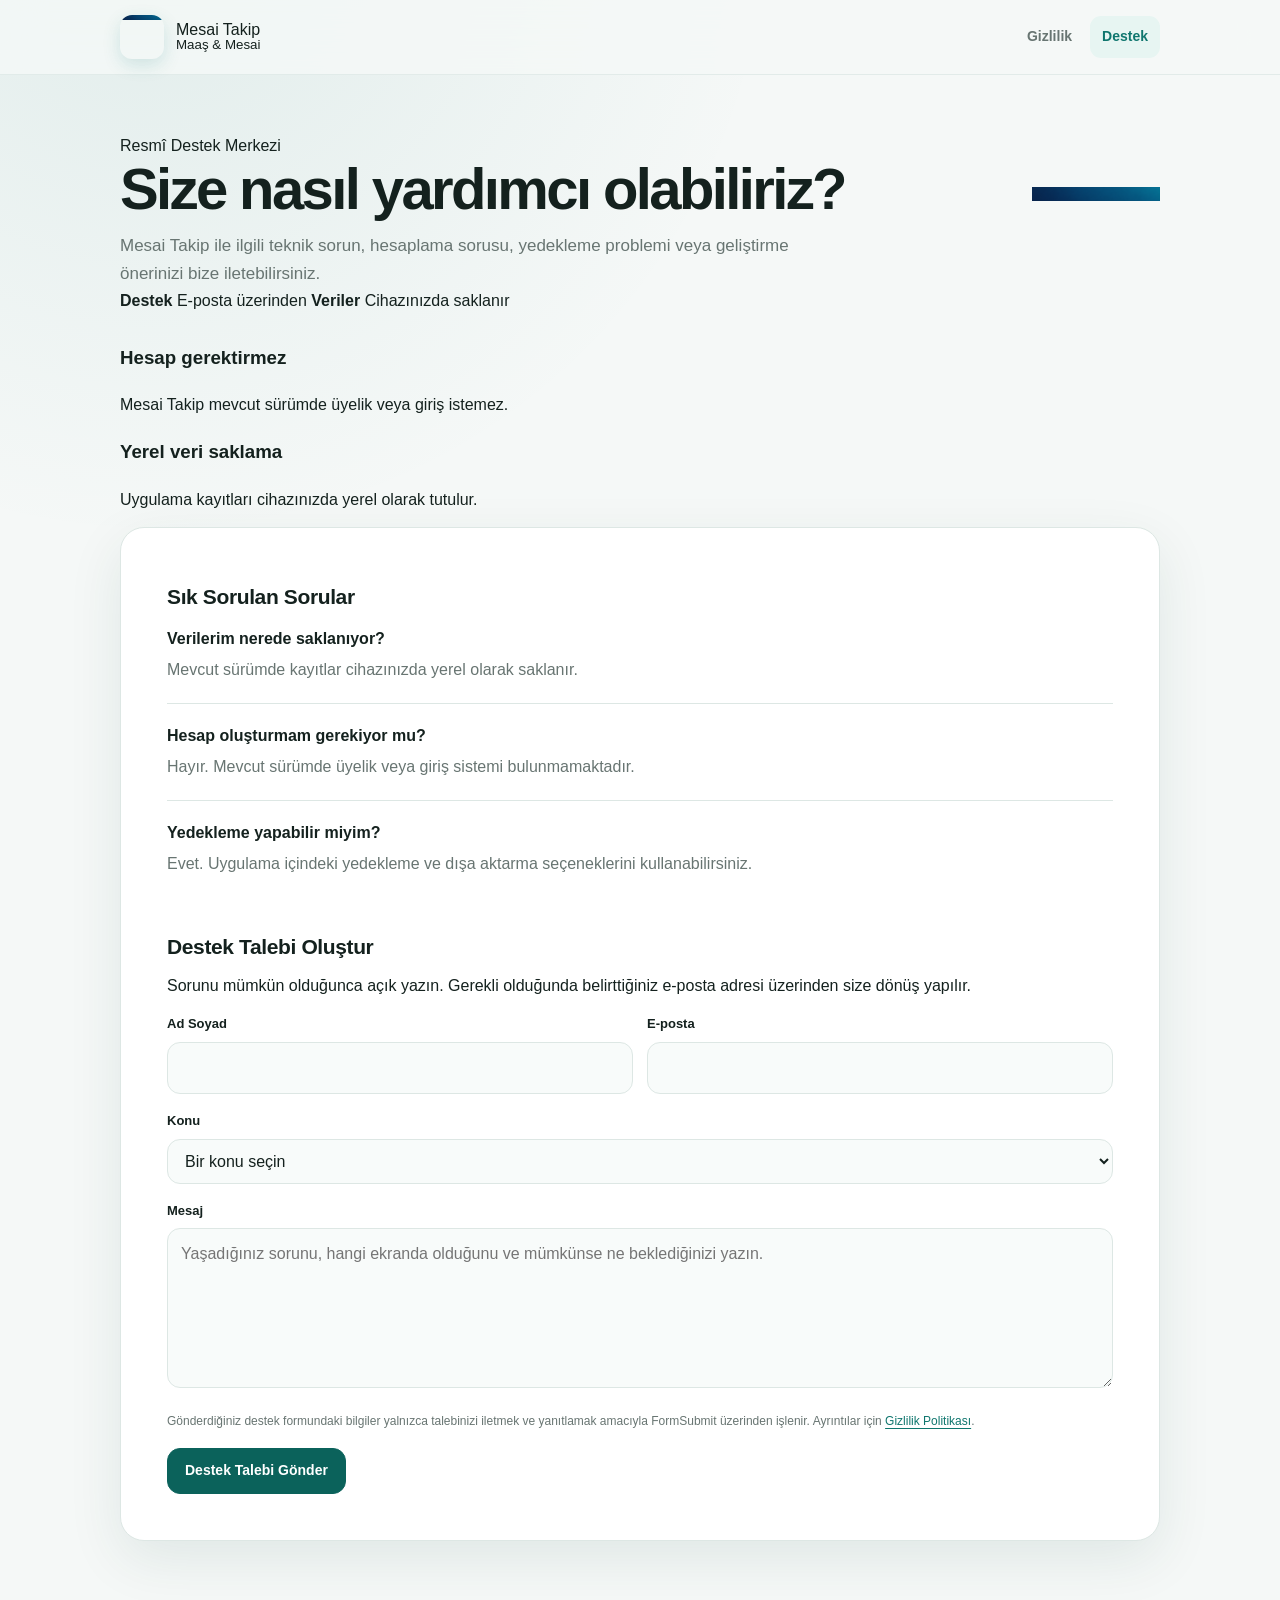
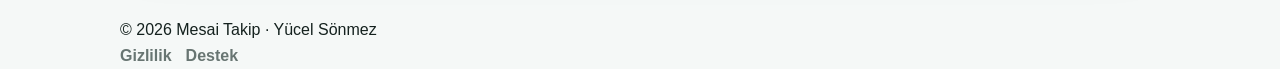
==== commit 98bc5307: "Redesign support center and contact form" ====
--- a/support/index.html
+++ b/support/index.html
@@ -1,104 +1,93 @@
-<!doctype html>
+<!DOCTYPE html>
 <html lang="tr">
 <head>
-  <meta charset="utf-8">
-  <meta name="viewport" content="width=device-width,initial-scale=1">
+  <meta charset="UTF-8"><meta name="viewport" content="width=device-width,initial-scale=1">
   <meta name="theme-color" content="#0f766e">
-  <meta name="description" content="Mesai Takip uygulaması için resmî destek, sık sorulan sorular ve destek talep formu.">
-  <title>Destek · Mesai Takip</title>
-  <link rel="icon" type="image/png" href="../assets/app-icon.png">
+  <title>Mesai Takip | Destek Merkezi</title>
+  <meta name="description" content="Mesai Takip destek merkezi, sık sorulan sorular ve destek talebi formu.">
+  <link rel="canonical" href="https://yucelsonmez59-tech.github.io/mesaitakip-privacy/support/">
+  <link rel="icon" type="image/png" href="../assets/mesaitakip-logo.png">
   <link rel="apple-touch-icon" href="../assets/app-icon.png">
+  <meta property="og:title" content="Mesai Takip | Destek Merkezi">
+  <meta property="og:description" content="Mesai Takip için yardım, sık sorulan sorular ve destek talebi.">
+  <meta property="og:image" content="https://yucelsonmez59-tech.github.io/mesaitakip-privacy/assets/app-icon.png">
   <link rel="stylesheet" href="../assets/site.css">
 </head>
 <body>
-  <a class="skip" href="#icerik">İçeriğe geç</a>
-  <header class="site-header">
-    <div class="wrap nav">
-      <a class="brand" href="../" aria-label="Mesai Takip ana sayfa">
-        <img src="../assets/app-icon.png" alt="Mesai Takip uygulama simgesi">
-        <span class="brand-copy"><span class="brand-title">Mesai Takip</span><span class="brand-sub">Resmî destek ve gizlilik merkezi</span></span>
-      </a>
-      <nav class="nav-links" aria-label="Ana menü">
-        <a href="../">Gizlilik</a>
-        <a href="./" aria-current="page">Destek</a>
-      </nav>
+<header class="site-header">
+  <div class="wrap nav">
+    <a class="brand" href="../" aria-label="Mesai Takip ana sayfa">
+      <img class="brand-logo" src="../assets/mesaitakip-logo.png" alt="Mesai Takip logosu">
+      <span class="brand-copy"><span>Mesai Takip</span><small>Maaş &amp; Mesai</small></span>
+    </a>
+    <nav class="nav-links" aria-label="Ana menü">
+      <a href="../">Gizlilik</a>
+      <a href="./" aria-current="page">Destek</a>
+    </nav>
+  </div>
+</header>
+
+<main class="wrap">
+  <section class="hero">
+    <div>
+      <span class="kicker">Resmî Destek Merkezi</span>
+      <h1>Size nasıl yardımcı olabiliriz?</h1>
+      <p>Mesai Takip ile ilgili teknik sorun, hesaplama sorusu, yedekleme problemi veya geliştirme önerinizi bize iletebilirsiniz.</p>
+      <div class="meta">
+        <span class="pill"><strong>Destek</strong> E-posta üzerinden</span>
+        <span class="pill"><strong>Veriler</strong> Cihazınızda saklanır</span>
+      </div>
     </div>
-  </header>
+    <img class="hero-mark" src="../assets/mesaitakip-logo.png" alt="">
+  </section>
 
-  <main id="icerik" class="wrap">
-    <section class="hero">
-      <div>
-        <span class="eyebrow">Mesai Takip Destek</span>
-        <h1>Yardım için buradayız.</h1>
-        <p>Sık sorulan konulara göz atın veya aşağıdaki form üzerinden doğrudan destek talebi gönderin.</p>
+  <section class="section-grid" aria-label="Hızlı bilgiler">
+    <div class="mini-card"><h3>Hesap gerektirmez</h3><p>Mesai Takip mevcut sürümde üyelik veya giriş istemez.</p></div>
+    <div class="mini-card"><h3>Yerel veri saklama</h3><p>Uygulama kayıtları cihazınızda yerel olarak tutulur.</p></div>
+  </section>
+
+  <article class="card" style="margin-top:14px">
+    <h2>Sık Sorulan Sorular</h2>
+    <div class="faq"><strong>Verilerim nerede saklanıyor?</strong><p>Mevcut sürümde kayıtlar cihazınızda yerel olarak saklanır.</p></div>
+    <div class="faq"><strong>Hesap oluşturmam gerekiyor mu?</strong><p>Hayır. Mevcut sürümde üyelik veya giriş sistemi bulunmamaktadır.</p></div>
+    <div class="faq"><strong>Yedekleme yapabilir miyim?</strong><p>Evet. Uygulama içindeki yedekleme ve dışa aktarma seçeneklerini kullanabilirsiniz.</p></div>
+
+    <h2 id="destek">Destek Talebi Oluştur</h2>
+    <p>Sorunu mümkün olduğunca açık yazın. Gerekli olduğunda belirttiğiniz e-posta adresi üzerinden size dönüş yapılır.</p>
+
+    <form class="form" action="https://formsubmit.co/yucel.sonmez2710@gmail.com" method="POST">
+      <input type="hidden" name="_subject" value="Yeni Mesai Takip Destek Talebi">
+      <input type="hidden" name="_template" value="table">
+      <input type="hidden" name="_next" value="https://yucelsonmez59-tech.github.io/mesaitakip-privacy/support/thanks.html">
+      <input type="text" name="_honey" style="display:none" tabindex="-1" autocomplete="off">
+
+      <div class="field-row">
+        <div class="field"><label for="name">Ad Soyad</label><input id="name" name="Ad Soyad" type="text" autocomplete="name" required></div>
+        <div class="field"><label for="email">E-posta</label><input id="email" name="email" type="email" autocomplete="email" required></div>
       </div>
-      <aside class="meta-card">
-        <div class="meta-label">Destek kanalı</div>
-        <div class="meta-value">E-posta destek formu</div>
-      </aside>
-    </section>
 
-    <article class="card">
-      <h2>Uygulama Hakkında</h2>
-      <p>Mesai Takip; maaş, mesai, izin, rapor, avans, kesinti ve çalışma kayıtlarını cihaz üzerinde takip etmeye yardımcı olur.</p>
+      <div class="field">
+        <label for="subject">Konu</label>
+        <select id="subject" name="Konu" required>
+          <option value="" selected disabled>Bir konu seçin</option>
+          <option>Teknik sorun</option><option>Hesaplama / kayıt sorunu</option>
+          <option>Yedekleme / geri yükleme</option><option>Öneri</option><option>Diğer</option>
+        </select>
+      </div>
 
-      <h2>Sık Sorulan Sorular</h2>
-      <div class="faq"><strong>Verilerim nerede saklanıyor?</strong><p>Mevcut sürümde uygulama kayıtları cihazınızda yerel olarak saklanır.</p></div>
-      <div class="faq"><strong>Hesap oluşturmam gerekiyor mu?</strong><p>Hayır. Mevcut sürümde üyelik veya giriş sistemi bulunmamaktadır.</p></div>
-      <div class="faq"><strong>Yedekleme yapabilir miyim?</strong><p>Evet. Uygulama içindeki yedekleme ve dışa aktarma seçeneklerini kullanabilirsiniz.</p></div>
+      <div class="field"><label for="message">Mesaj</label><textarea id="message" name="Mesaj" minlength="10" placeholder="Yaşadığınız sorunu, hangi ekranda olduğunu ve mümkünse ne beklediğinizi yazın." required></textarea></div>
 
-      <h2 id="talep">Destek Talebi Gönder</h2>
-      <p>Yaşadığınız sorunu mümkün olduğunca açık yazın. Talebiniz doğrudan Mesai Takip destek adresine iletilir.</p>
+      <p class="form-note">Gönderdiğiniz destek formundaki bilgiler yalnızca talebinizi iletmek ve yanıtlamak amacıyla FormSubmit üzerinden işlenir. Ayrıntılar için <a href="../">Gizlilik Politikası</a>.</p>
+      <button class="button primary" type="submit">Destek Talebi Gönder</button>
+    </form>
+  </article>
+</main>
 
-      <form class="support-form" action="https://formsubmit.co/yucel.sonmez2710@gmail.com" method="POST">
-        <input type="hidden" name="_subject" value="Yeni Mesai Takip Destek Talebi">
-        <input type="hidden" name="_template" value="table">
-        <input type="hidden" name="_next" value="https://yucelsonmez59-tech.github.io/mesaitakip-privacy/support/thanks.html">
-        <input type="text" name="_honey" tabindex="-1" autocomplete="off" style="display:none">
-
-        <div class="field-row">
-          <div class="field">
-            <label for="name">Ad Soyad</label>
-            <input id="name" name="Ad Soyad" type="text" autocomplete="name" placeholder="Adınız ve soyadınız" required>
-          </div>
-          <div class="field">
-            <label for="email">E-posta</label>
-            <input id="email" name="email" type="email" autocomplete="email" placeholder="ornek@eposta.com" required>
-          </div>
-        </div>
-
-        <div class="field">
-          <label for="subject">Konu</label>
-          <select id="subject" name="Konu" required>
-            <option value="" selected disabled>Destek konusunu seçin</option>
-            <option>Teknik sorun</option>
-            <option>Hesaplama / kayıt sorunu</option>
-            <option>Yedekleme / geri yükleme</option>
-            <option>Öneri</option>
-            <option>Diğer</option>
-          </select>
-        </div>
-
-        <div class="field">
-          <label for="message">Mesaj</label>
-          <textarea id="message" name="Mesaj" minlength="10" placeholder="Sorunu, gördüğünüz hata mesajını ve mümkünse hangi adımda oluştuğunu yazın." required></textarea>
-        </div>
-
-        <p class="form-note">Gönderim sırasında formda yazdığınız bilgiler FormSubmit üzerinden iletilir. Ayrıntılar için <a href="../">Gizlilik Politikası</a> sayfasını inceleyebilirsiniz.</p>
-        <button class="button primary" type="submit">Destek Talebi Gönder</button>
-      </form>
-
-      <h2>Gizlilik ve Veri Güvenliği</h2>
-      <p>Uygulamanın veri saklama yaklaşımı ve destek formunun işleyişi hakkında ayrıntılı bilgi için gizlilik politikasını inceleyebilirsiniz.</p>
-      <div class="actions"><a class="button" href="../">Gizlilik Politikasını Görüntüle</a></div>
-    </article>
-  </main>
-
-  <footer class="site-footer">
-    <div class="wrap footer-row">
-      <span>© 2026 Mesai Takip · Yücel Sönmez</span>
-      <nav class="footer-links" aria-label="Alt menü"><a href="../">Gizlilik</a><a href="./">Destek</a></nav>
-    </div>
-  </footer>
+<footer class="footer">
+  <div class="wrap footer-inner">
+    <span>© 2026 Mesai Takip · Yücel Sönmez</span>
+    <div class="footer-links"><a href="../">Gizlilik</a><a href="./">Destek</a></div>
+  </div>
+</footer>
 </body>
 </html>
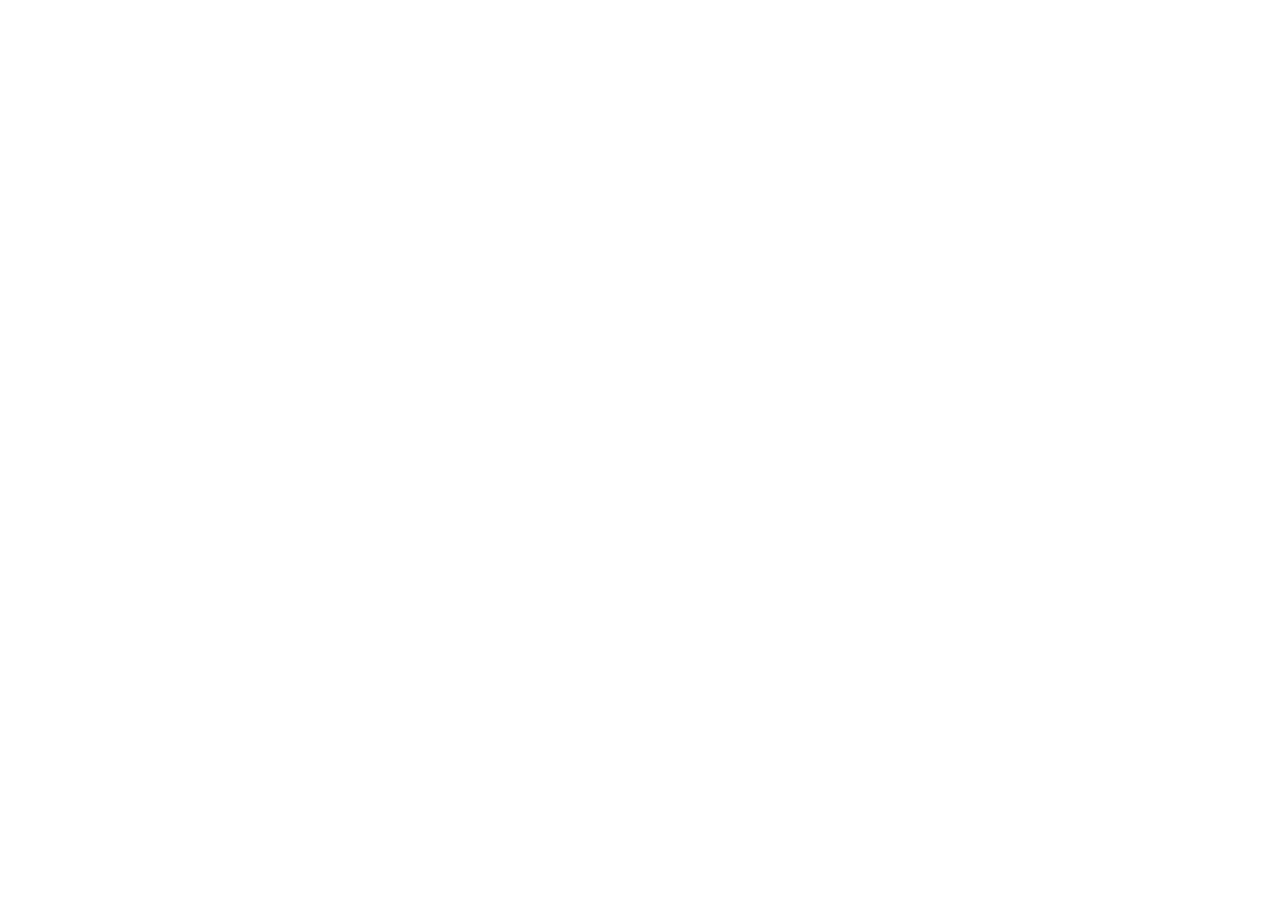
==== commit 9a15c67b: "Retire old Mesai website content into new-site compatibility redirects" ====
--- a/support/index.html
+++ b/support/index.html
@@ -1,93 +1 @@
-<!DOCTYPE html>
-<html lang="tr">
-<head>
-  <meta charset="UTF-8"><meta name="viewport" content="width=device-width,initial-scale=1">
-  <meta name="theme-color" content="#0f766e">
-  <title>Mesai Takip | Destek Merkezi</title>
-  <meta name="description" content="Mesai Takip destek merkezi, sık sorulan sorular ve destek talebi formu.">
-  <link rel="canonical" href="https://yucelsonmez59-tech.github.io/mesaitakip-privacy/support/">
-  <link rel="icon" type="image/png" href="../assets/mesaitakip-logo.png">
-  <link rel="apple-touch-icon" href="../assets/app-icon.png">
-  <meta property="og:title" content="Mesai Takip | Destek Merkezi">
-  <meta property="og:description" content="Mesai Takip için yardım, sık sorulan sorular ve destek talebi.">
-  <meta property="og:image" content="https://yucelsonmez59-tech.github.io/mesaitakip-privacy/assets/app-icon.png">
-  <link rel="stylesheet" href="../assets/site.css">
-</head>
-<body>
-<header class="site-header">
-  <div class="wrap nav">
-    <a class="brand" href="../" aria-label="Mesai Takip ana sayfa">
-      <img class="brand-logo" src="../assets/mesaitakip-logo.png" alt="Mesai Takip logosu">
-      <span class="brand-copy"><span>Mesai Takip</span><small>Maaş &amp; Mesai</small></span>
-    </a>
-    <nav class="nav-links" aria-label="Ana menü">
-      <a href="../">Gizlilik</a>
-      <a href="./" aria-current="page">Destek</a>
-    </nav>
-  </div>
-</header>
-
-<main class="wrap">
-  <section class="hero">
-    <div>
-      <span class="kicker">Resmî Destek Merkezi</span>
-      <h1>Size nasıl yardımcı olabiliriz?</h1>
-      <p>Mesai Takip ile ilgili teknik sorun, hesaplama sorusu, yedekleme problemi veya geliştirme önerinizi bize iletebilirsiniz.</p>
-      <div class="meta">
-        <span class="pill"><strong>Destek</strong> E-posta üzerinden</span>
-        <span class="pill"><strong>Veriler</strong> Cihazınızda saklanır</span>
-      </div>
-    </div>
-    <img class="hero-mark" src="../assets/mesaitakip-logo.png" alt="">
-  </section>
-
-  <section class="section-grid" aria-label="Hızlı bilgiler">
-    <div class="mini-card"><h3>Hesap gerektirmez</h3><p>Mesai Takip mevcut sürümde üyelik veya giriş istemez.</p></div>
-    <div class="mini-card"><h3>Yerel veri saklama</h3><p>Uygulama kayıtları cihazınızda yerel olarak tutulur.</p></div>
-  </section>
-
-  <article class="card" style="margin-top:14px">
-    <h2>Sık Sorulan Sorular</h2>
-    <div class="faq"><strong>Verilerim nerede saklanıyor?</strong><p>Mevcut sürümde kayıtlar cihazınızda yerel olarak saklanır.</p></div>
-    <div class="faq"><strong>Hesap oluşturmam gerekiyor mu?</strong><p>Hayır. Mevcut sürümde üyelik veya giriş sistemi bulunmamaktadır.</p></div>
-    <div class="faq"><strong>Yedekleme yapabilir miyim?</strong><p>Evet. Uygulama içindeki yedekleme ve dışa aktarma seçeneklerini kullanabilirsiniz.</p></div>
-
-    <h2 id="destek">Destek Talebi Oluştur</h2>
-    <p>Sorunu mümkün olduğunca açık yazın. Gerekli olduğunda belirttiğiniz e-posta adresi üzerinden size dönüş yapılır.</p>
-
-    <form class="form" action="https://formsubmit.co/yucel.sonmez2710@gmail.com" method="POST">
-      <input type="hidden" name="_subject" value="Yeni Mesai Takip Destek Talebi">
-      <input type="hidden" name="_template" value="table">
-      <input type="hidden" name="_next" value="https://yucelsonmez59-tech.github.io/mesaitakip-privacy/support/thanks.html">
-      <input type="text" name="_honey" style="display:none" tabindex="-1" autocomplete="off">
-
-      <div class="field-row">
-        <div class="field"><label for="name">Ad Soyad</label><input id="name" name="Ad Soyad" type="text" autocomplete="name" required></div>
-        <div class="field"><label for="email">E-posta</label><input id="email" name="email" type="email" autocomplete="email" required></div>
-      </div>
-
-      <div class="field">
-        <label for="subject">Konu</label>
-        <select id="subject" name="Konu" required>
-          <option value="" selected disabled>Bir konu seçin</option>
-          <option>Teknik sorun</option><option>Hesaplama / kayıt sorunu</option>
-          <option>Yedekleme / geri yükleme</option><option>Öneri</option><option>Diğer</option>
-        </select>
-      </div>
-
-      <div class="field"><label for="message">Mesaj</label><textarea id="message" name="Mesaj" minlength="10" placeholder="Yaşadığınız sorunu, hangi ekranda olduğunu ve mümkünse ne beklediğinizi yazın." required></textarea></div>
-
-      <p class="form-note">Gönderdiğiniz destek formundaki bilgiler yalnızca talebinizi iletmek ve yanıtlamak amacıyla FormSubmit üzerinden işlenir. Ayrıntılar için <a href="../">Gizlilik Politikası</a>.</p>
-      <button class="button primary" type="submit">Destek Talebi Gönder</button>
-    </form>
-  </article>
-</main>
-
-<footer class="footer">
-  <div class="wrap footer-inner">
-    <span>© 2026 Mesai Takip · Yücel Sönmez</span>
-    <div class="footer-links"><a href="../">Gizlilik</a><a href="./">Destek</a></div>
-  </div>
-</footer>
-</body>
-</html>+<!doctype html><html lang="tr"><head><meta charset="utf-8"><meta name="viewport" content="width=device-width,initial-scale=1"><meta name="robots" content="noindex,follow"><meta http-equiv="refresh" content="0;url=https://yucelsonmez.com.tr/mesai-pusulam/support/"><link rel="canonical" href="https://yucelsonmez.com.tr/mesai-pusulam/support/"><title>Mesai Pusulam - Yeni resmî adrese yönlendiriliyor</title></head><body><main><h1>Mesai Pusulam</h1><p>Bu sayfa yeni resmî web sitesine taşındı.</p><a href="https://yucelsonmez.com.tr/mesai-pusulam/support/">Destek sayfasına git</a></main></body></html>
